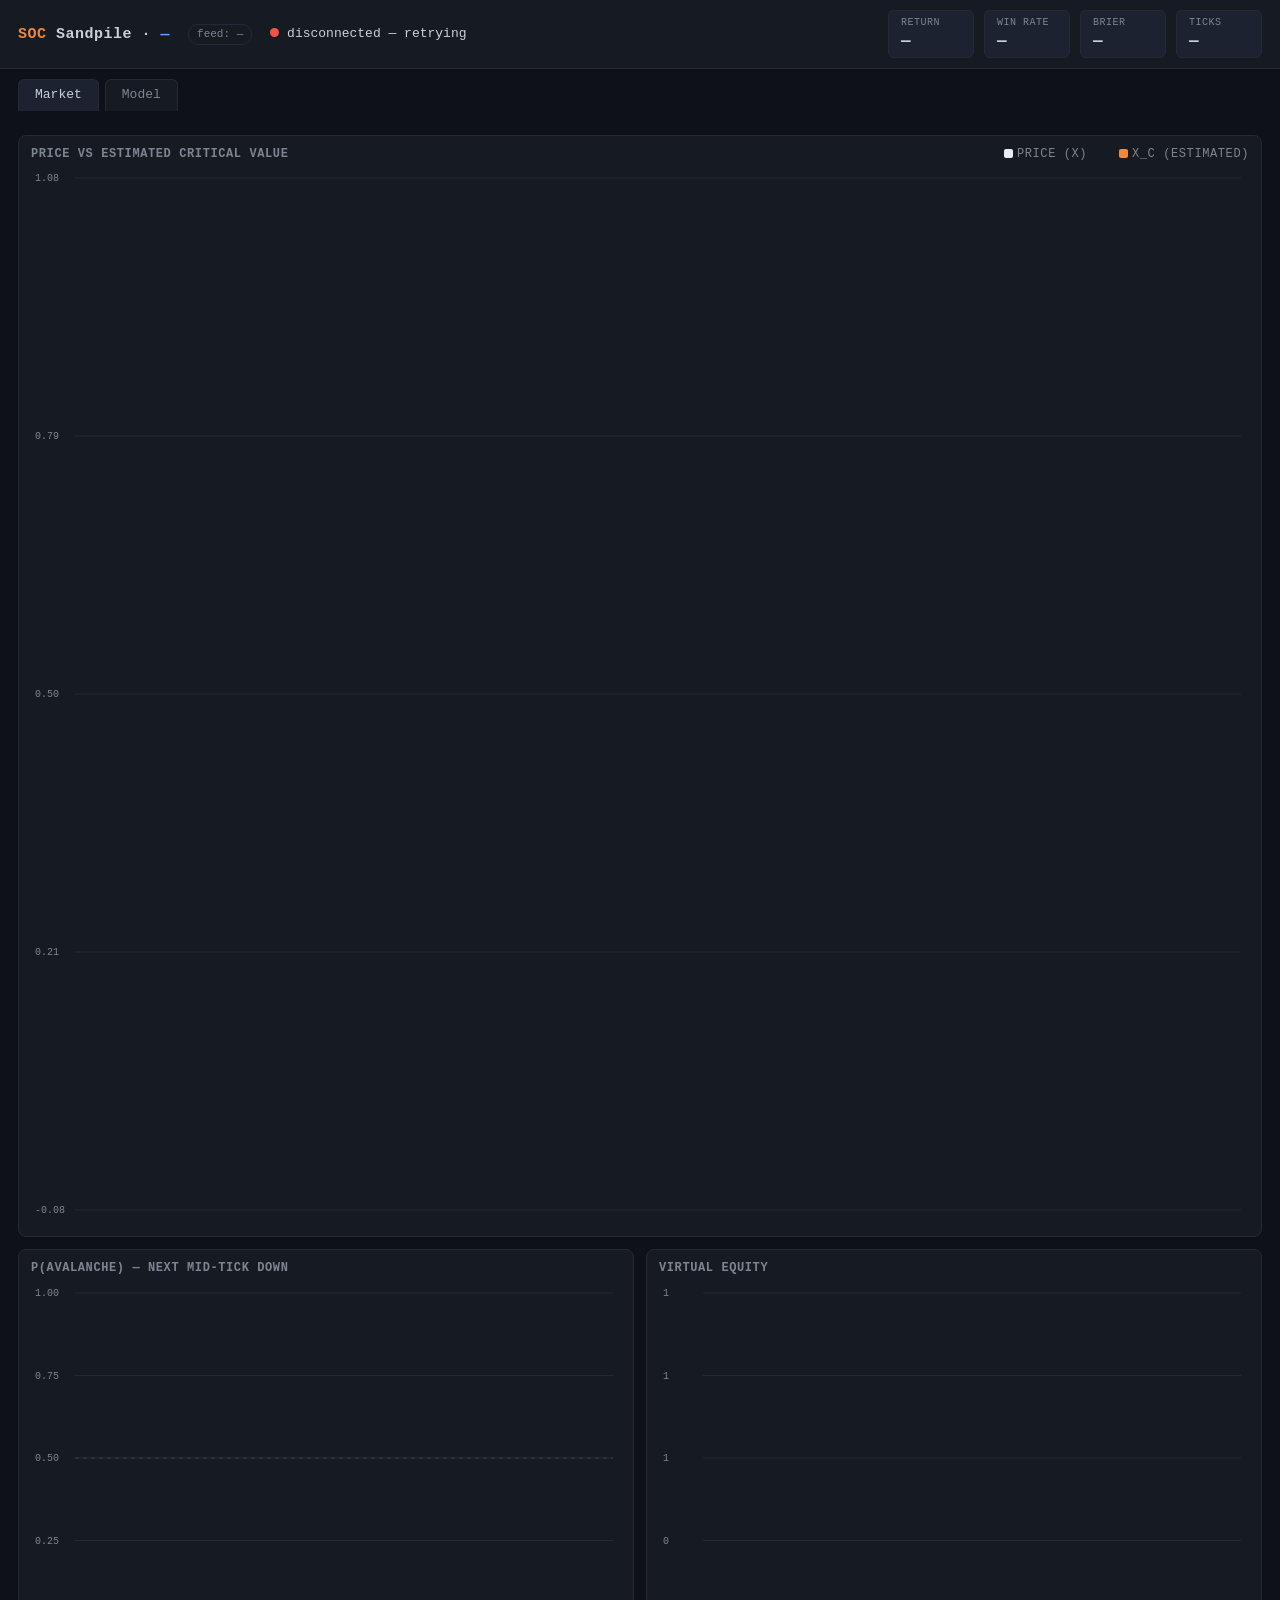
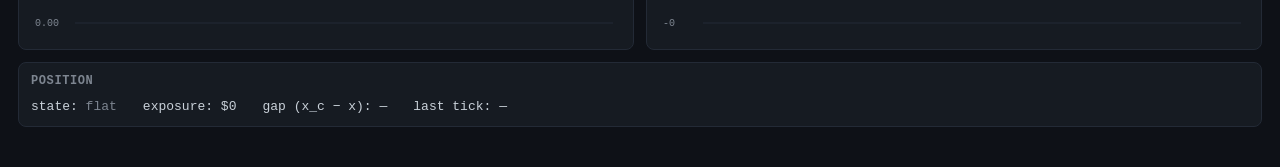
==== web/index.html @ dcdd3986 "First Commit" ====
<!doctype html>
<html lang="en">
<head>
<meta charset="utf-8" />
<meta name="viewport" content="width=device-width, initial-scale=1" />
<title>SOC Sandpile — Live</title>
<link rel="stylesheet" href="style.css" />
</head>
<body>
<header>
  <h1><span class="soc">SOC</span> Sandpile&nbsp;·&nbsp;<span class="sym" id="symbol">—</span></h1>
  <span class="feedtag" id="feedtag">feed: —</span>
  <span><span class="dot" id="conn"></span> <span id="connText" class="muted">connecting…</span></span>
  <span class="spacer"></span>
  <div class="chips">
    <div class="chip"><div class="k">Return</div><div class="v" id="cReturn">—</div></div>
    <div class="chip"><div class="k">Win rate</div><div class="v" id="cWin">—</div></div>
    <div class="chip"><div class="k">Brier</div><div class="v" id="cBrier">—</div></div>
    <div class="chip"><div class="k">Ticks</div><div class="v" id="cN">—</div></div>
  </div>
</header>

<div class="tabs">
  <div class="tab active" data-tab="market">Market</div>
  <div class="tab" data-tab="model">Model</div>
</div>
<div class="note" id="story"></div>

<main>
  <!-- MARKET VIEW -->
  <section class="view active" id="market">
    <div class="grid">
      <div class="panel wide">
        <h2>Price vs Estimated Critical Value
          <span class="legend"><span><span class="swatch" style="background:var(--price)"></span>price (x)</span>
          <span><span class="swatch" style="background:var(--xc)"></span>x_c (estimated)</span></span>
        </h2>
        <canvas id="chPrice" height="260"></canvas>
      </div>
      <div class="panel">
        <h2>P(avalanche) — next mid-tick down</h2>
        <canvas id="chProb" height="180"></canvas>
      </div>
      <div class="panel">
        <h2>Virtual Equity</h2>
        <canvas id="chEquity" height="180"></canvas>
      </div>
      <div class="panel wide">
        <h2>Position</h2>
        <div style="display:flex; gap:26px; align-items:baseline">
          <div>state: <span id="posState" class="flat">flat</span></div>
          <div>exposure: <span id="posExp">$0</span></div>
          <div>gap (x_c − x): <span id="posGap">—</span></div>
          <div>last tick: <span id="lastY">—</span></div>
        </div>
      </div>
    </div>
  </section>

  <!-- MODEL VIEW -->
  <section class="view" id="model">
    <div class="grid">
      <div class="panel wide">
        <h2>Convergence variables (should stabilise)
          <span class="legend">
          <span><span class="swatch" style="background:#58a6ff"></span>α</span>
          <span><span class="swatch" style="background:#3fb950"></span>β</span>
          <span><span class="swatch" style="background:#d29922"></span>γ_v</span>
          <span><span class="swatch" style="background:#f85149"></span>γ_a</span></span>
        </h2>
        <canvas id="chParams" height="220"></canvas>
      </div>
      <div class="panel">
        <h2>Calibration (predicted vs realised)</h2>
        <canvas id="chCalib" height="240"></canvas>
        <div class="note" style="padding:4px 0 0">On the diagonal = well-calibrated. No ground truth needed — our primary health metric on real data.</div>
      </div>
      <div class="panel">
        <h2>Rolling loss / Brier (EWMA)
          <span class="legend"><span><span class="swatch" style="background:#f0883e"></span>logloss</span>
          <span><span class="swatch" style="background:#58a6ff"></span>brier</span></span>
        </h2>
        <canvas id="chLoss" height="240"></canvas>
      </div>
      <div class="panel wide">
        <div style="display:flex; gap:30px; flex-wrap:wrap">
          <div>win rate (cum / roll): <b id="mWin">—</b></div>
          <div>base down rate: <b id="mBase">—</b></div>
          <div>logloss: <b id="mLoss">—</b></div>
          <div>brier: <b id="mBrier">—</b></div>
          <div>α: <b id="mA">—</b></div>
          <div>β: <b id="mB">—</b></div>
          <div>γ_v: <b id="mGv">—</b></div>
          <div>γ_a: <b id="mGa">—</b></div>
        </div>
      </div>
    </div>
  </section>
</main>

<script src="app.js"></script>
</body>
</html>
---- web/style.css ----
:root {
  --bg: #0e1117;
  --panel: #161b22;
  --panel2: #1c2230;
  --grid: #232a36;
  --txt: #c9d1d9;
  --muted: #7d8590;
  --accent: #58a6ff;
  --xc: #f0883e;
  --price: #e6edf3;
  --green: #3fb950;
  --red: #f85149;
  --yellow: #d29922;
}
* { box-sizing: border-box; }
body {
  margin: 0;
  background: var(--bg);
  color: var(--txt);
  font: 13px/1.4 ui-monospace, "SF Mono", Menlo, Consolas, monospace;
}
header {
  display: flex; align-items: center; gap: 18px;
  padding: 10px 18px; background: var(--panel);
  border-bottom: 1px solid var(--grid); position: sticky; top: 0; z-index: 10;
}
header h1 { font-size: 15px; margin: 0; letter-spacing: .5px; }
header h1 .soc { color: var(--xc); }
.sym { color: var(--accent); font-weight: bold; }
.feedtag { color: var(--muted); font-size: 11px; padding: 2px 8px; border: 1px solid var(--grid); border-radius: 10px; }
.dot { width: 9px; height: 9px; border-radius: 50%; background: var(--red); display: inline-block; }
.dot.on { background: var(--green); box-shadow: 0 0 6px var(--green); }
.spacer { flex: 1; }

.chips { display: flex; gap: 10px; }
.chip { background: var(--panel2); border: 1px solid var(--grid); border-radius: 6px; padding: 5px 12px; min-width: 86px; }
.chip .k { color: var(--muted); font-size: 10px; text-transform: uppercase; letter-spacing: .5px; }
.chip .v { font-size: 16px; font-weight: bold; }

.tabs { display: flex; gap: 6px; padding: 10px 18px 0; }
.tab { padding: 6px 16px; background: var(--panel); border: 1px solid var(--grid); border-bottom: none;
  border-radius: 6px 6px 0 0; cursor: pointer; color: var(--muted); }
.tab.active { color: var(--txt); background: var(--panel2); }

main { padding: 12px 18px 40px; }
.view { display: none; }
.view.active { display: block; }
.grid { display: grid; gap: 12px; grid-template-columns: 1fr 1fr; }
.panel { background: var(--panel); border: 1px solid var(--grid); border-radius: 8px; padding: 10px 12px; }
.panel.wide { grid-column: 1 / -1; }
.panel h2 { font-size: 12px; margin: 0 0 8px; color: var(--muted); text-transform: uppercase; letter-spacing: .6px;
  display: flex; justify-content: space-between; }
.panel h2 .legend span { margin-left: 12px; font-weight: normal; }
canvas { width: 100%; display: block; }
.pos { color: var(--green); } .neg { color: var(--red); } .flat { color: var(--muted); }
.note { color: var(--muted); font-size: 11px; padding: 6px 18px; }
.swatch { display:inline-block; width:9px; height:9px; border-radius:2px; vertical-align:middle; margin-right:4px;}
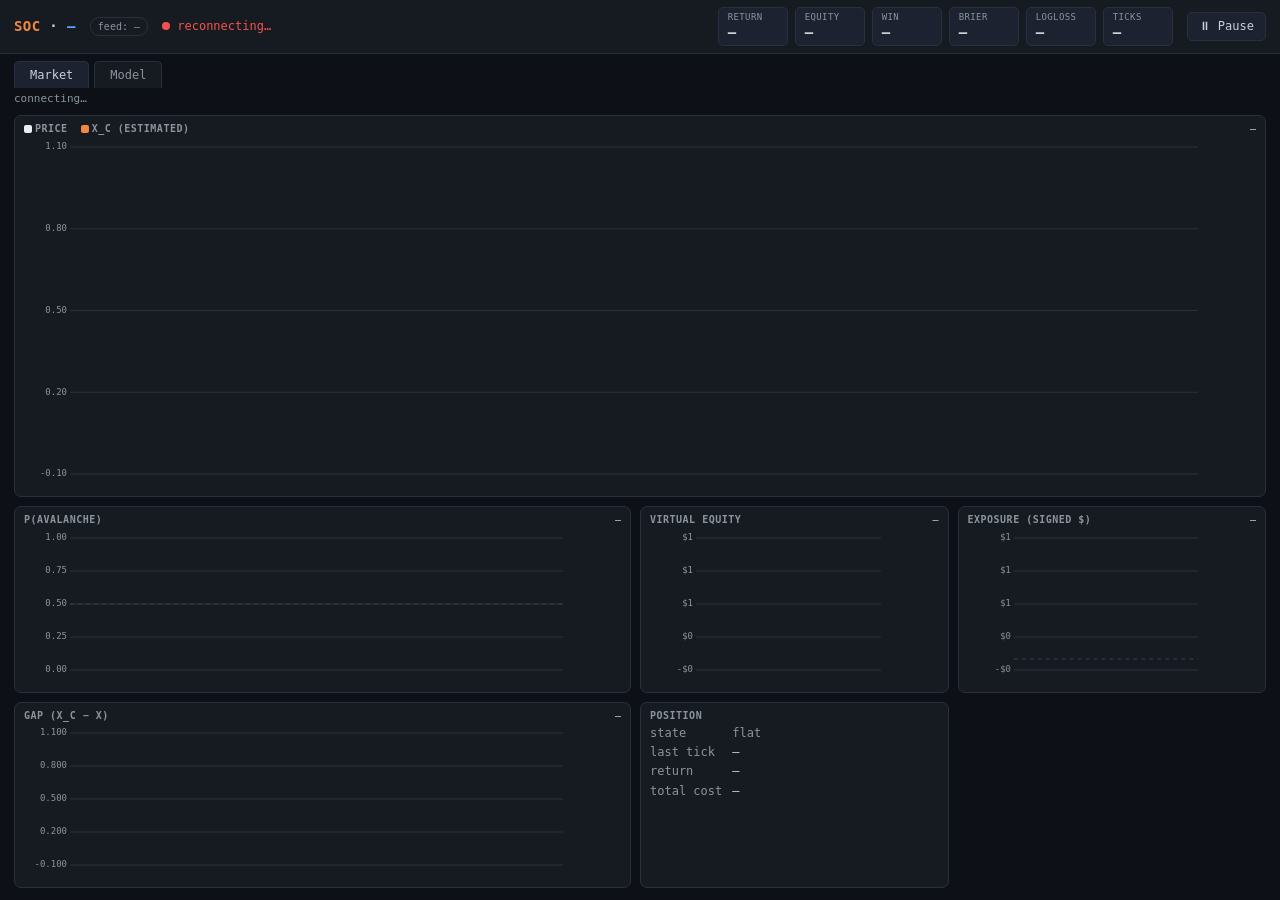
==== commit 3a6f28fe: "Second Commit: Fixed websocket issues, Fixed UI, Cleaned AAPL from tick jitter, and ran the strat ->" ====
--- a/web/index.html
+++ b/web/index.html
@@ -8,96 +8,78 @@
 </head>
 <body>
 <header>
-  <h1><span class="soc">SOC</span> Sandpile&nbsp;·&nbsp;<span class="sym" id="symbol">—</span></h1>
+  <h1><span class="soc">SOC</span> · <span id="symbol">—</span></h1>
   <span class="feedtag" id="feedtag">feed: —</span>
-  <span><span class="dot" id="conn"></span> <span id="connText" class="muted">connecting…</span></span>
+  <span class="conn"><span class="dot" id="conn"></span> <span id="connText">connecting…</span></span>
   <span class="spacer"></span>
   <div class="chips">
     <div class="chip"><div class="k">Return</div><div class="v" id="cReturn">—</div></div>
-    <div class="chip"><div class="k">Win rate</div><div class="v" id="cWin">—</div></div>
+    <div class="chip"><div class="k">Equity</div><div class="v" id="cEquity">—</div></div>
+    <div class="chip"><div class="k">Win</div><div class="v" id="cWin">—</div></div>
     <div class="chip"><div class="k">Brier</div><div class="v" id="cBrier">—</div></div>
+    <div class="chip"><div class="k">LogLoss</div><div class="v" id="cLoss">—</div></div>
     <div class="chip"><div class="k">Ticks</div><div class="v" id="cN">—</div></div>
   </div>
+  <button class="btn" id="pauseBtn">⏸ Pause</button>
 </header>
 
 <div class="tabs">
   <div class="tab active" data-tab="market">Market</div>
   <div class="tab" data-tab="model">Model</div>
 </div>
-<div class="note" id="story"></div>
+<div class="note" id="story">connecting…</div>
 
 <main>
-  <!-- MARKET VIEW -->
+  <!-- MARKET -->
   <section class="view active" id="market">
-    <div class="grid">
-      <div class="panel wide">
-        <h2>Price vs Estimated Critical Value
-          <span class="legend"><span><span class="swatch" style="background:var(--price)"></span>price (x)</span>
-          <span><span class="swatch" style="background:var(--xc)"></span>x_c (estimated)</span></span>
-        </h2>
-        <canvas id="chPrice" height="260"></canvas>
-      </div>
-      <div class="panel">
-        <h2>P(avalanche) — next mid-tick down</h2>
-        <canvas id="chProb" height="180"></canvas>
-      </div>
-      <div class="panel">
-        <h2>Virtual Equity</h2>
-        <canvas id="chEquity" height="180"></canvas>
-      </div>
-      <div class="panel wide">
-        <h2>Position</h2>
-        <div style="display:flex; gap:26px; align-items:baseline">
-          <div>state: <span id="posState" class="flat">flat</span></div>
-          <div>exposure: <span id="posExp">$0</span></div>
-          <div>gap (x_c − x): <span id="posGap">—</span></div>
-          <div>last tick: <span id="lastY">—</span></div>
-        </div>
+    <div class="panel span3" style="grid-row: span 2;">
+      <h2><span><span class="swatch" style="background:var(--price)"></span>price
+        &nbsp;<span class="swatch" style="background:var(--xc)"></span>x_c (estimated)</span>
+        <span class="cur" id="curPrice">—</span></h2>
+      <canvas id="chPrice"></canvas>
+    </div>
+    <div class="panel"><h2><span>P(avalanche)</span><span class="cur" id="curP">—</span></h2><canvas id="chProb"></canvas></div>
+    <div class="panel"><h2><span>Virtual equity</span><span class="cur" id="curEq">—</span></h2><canvas id="chEquity"></canvas></div>
+    <div class="panel"><h2><span>Exposure (signed $)</span><span class="cur" id="curExp">—</span></h2><canvas id="chExposure"></canvas></div>
+    <div class="panel"><h2><span>Gap (x_c − x)</span><span class="cur" id="curGap">—</span></h2><canvas id="chGap"></canvas></div>
+    <div class="panel">
+      <h2>Position</h2>
+      <div class="readout">
+        <span class="lk">state</span><span id="posState" class="flat">flat</span>
+        <span class="lk">last tick</span><span id="lastY">—</span>
+        <span class="lk">return</span><span id="rdReturn">—</span>
+        <span class="lk">total cost</span><span id="rdCost">—</span>
       </div>
     </div>
   </section>
 
-  <!-- MODEL VIEW -->
+  <!-- MODEL -->
   <section class="view" id="model">
-    <div class="grid">
-      <div class="panel wide">
-        <h2>Convergence variables (should stabilise)
-          <span class="legend">
-          <span><span class="swatch" style="background:#58a6ff"></span>α</span>
-          <span><span class="swatch" style="background:#3fb950"></span>β</span>
-          <span><span class="swatch" style="background:#d29922"></span>γ_v</span>
-          <span><span class="swatch" style="background:#f85149"></span>γ_a</span></span>
-        </h2>
-        <canvas id="chParams" height="220"></canvas>
-      </div>
-      <div class="panel">
-        <h2>Calibration (predicted vs realised)</h2>
-        <canvas id="chCalib" height="240"></canvas>
-        <div class="note" style="padding:4px 0 0">On the diagonal = well-calibrated. No ground truth needed — our primary health metric on real data.</div>
-      </div>
-      <div class="panel">
-        <h2>Rolling loss / Brier (EWMA)
-          <span class="legend"><span><span class="swatch" style="background:#f0883e"></span>logloss</span>
-          <span><span class="swatch" style="background:#58a6ff"></span>brier</span></span>
-        </h2>
-        <canvas id="chLoss" height="240"></canvas>
-      </div>
-      <div class="panel wide">
-        <div style="display:flex; gap:30px; flex-wrap:wrap">
-          <div>win rate (cum / roll): <b id="mWin">—</b></div>
-          <div>base down rate: <b id="mBase">—</b></div>
-          <div>logloss: <b id="mLoss">—</b></div>
-          <div>brier: <b id="mBrier">—</b></div>
-          <div>α: <b id="mA">—</b></div>
-          <div>β: <b id="mB">—</b></div>
-          <div>γ_v: <b id="mGv">—</b></div>
-          <div>γ_a: <b id="mGa">—</b></div>
-        </div>
+    <div class="panel span2"><h2>
+      <span><span class="swatch" style="background:var(--accent)"></span>α
+        <span class="swatch" style="background:var(--green)"></span>β
+        <span class="swatch" style="background:var(--yellow)"></span>γ_v
+        <span class="swatch" style="background:var(--red)"></span>γ_a &nbsp;— convergence vars</span>
+      <span class="cur" id="curParams">—</span></h2><canvas id="chParams"></canvas></div>
+    <div class="panel"><h2><span><span class="swatch" style="background:var(--xc)"></span>logloss
+      <span class="swatch" style="background:var(--accent)"></span>brier (EWMA)</span><span class="cur" id="curLoss">—</span></h2><canvas id="chLoss"></canvas></div>
+
+    <div class="panel" style="grid-row: span 2;"><h2><span>Calibration</span><span class="cur" id="curCal">diag = good</span></h2><canvas id="chCalib"></canvas></div>
+    <div class="panel span2"><h2><span><span class="swatch" style="background:var(--purple)"></span>win rate (EWMA)</span><span class="cur" id="curWin">—</span></h2><canvas id="chWin"></canvas></div>
+    <div class="panel span2">
+      <h2>Snapshot</h2>
+      <div class="readout">
+        <span class="lk">win cum / roll</span><span id="mWin">—</span>
+        <span class="lk">base down rate</span><span id="mBase">—</span>
+        <span class="lk">logloss / brier</span><span id="mLB">—</span>
+        <span class="lk">α / β</span><span id="mAB">—</span>
+        <span class="lk">γ_v / γ_a</span><span id="mG">—</span>
       </div>
     </div>
   </section>
 </main>
 
+<div class="tip" id="tip"></div>
 <script src="app.js"></script>
 </body>
 </html>
--- a/web/style.css
+++ b/web/style.css
@@ -1,57 +1,65 @@
 :root {
-  --bg: #0e1117;
-  --panel: #161b22;
-  --panel2: #1c2230;
-  --grid: #232a36;
-  --txt: #c9d1d9;
-  --muted: #7d8590;
-  --accent: #58a6ff;
-  --xc: #f0883e;
-  --price: #e6edf3;
-  --green: #3fb950;
-  --red: #f85149;
-  --yellow: #d29922;
+  --bg: #0d1117; --panel: #161b22; --panel2: #1c2230; --grid: #283040;
+  --txt: #c9d1d9; --muted: #8b949e; --accent: #58a6ff;
+  --xc: #f0883e; --price: #e6edf3; --green: #3fb950; --red: #f85149; --yellow: #d29922; --purple:#bc8cff;
 }
 * { box-sizing: border-box; }
+html, body { height: 100%; }
 body {
-  margin: 0;
-  background: var(--bg);
-  color: var(--txt);
-  font: 13px/1.4 ui-monospace, "SF Mono", Menlo, Consolas, monospace;
+  margin: 0; background: var(--bg); color: var(--txt);
+  font: 12px/1.35 ui-monospace, "SF Mono", Menlo, Consolas, monospace;
+  display: flex; flex-direction: column; overflow: hidden;
 }
-header {
-  display: flex; align-items: center; gap: 18px;
-  padding: 10px 18px; background: var(--panel);
-  border-bottom: 1px solid var(--grid); position: sticky; top: 0; z-index: 10;
-}
-header h1 { font-size: 15px; margin: 0; letter-spacing: .5px; }
+
+/* header */
+header { display: flex; align-items: center; gap: 14px; padding: 7px 14px;
+  background: var(--panel); border-bottom: 1px solid var(--grid); flex: 0 0 auto; }
+header h1 { font-size: 14px; margin: 0; letter-spacing: .4px; white-space: nowrap; }
 header h1 .soc { color: var(--xc); }
-.sym { color: var(--accent); font-weight: bold; }
-.feedtag { color: var(--muted); font-size: 11px; padding: 2px 8px; border: 1px solid var(--grid); border-radius: 10px; }
-.dot { width: 9px; height: 9px; border-radius: 50%; background: var(--red); display: inline-block; }
+#symbol { color: var(--accent); font-weight: bold; }
+.feedtag { color: var(--muted); font-size: 10px; padding: 2px 7px; border: 1px solid var(--grid); border-radius: 9px; white-space: nowrap; }
+.conn { white-space: nowrap; color: var(--muted); }
+.dot { width: 8px; height: 8px; border-radius: 50%; background: var(--red); display: inline-block; }
 .dot.on { background: var(--green); box-shadow: 0 0 6px var(--green); }
 .spacer { flex: 1; }
+.chips { display: flex; gap: 7px; }
+.chip { background: var(--panel2); border: 1px solid var(--grid); border-radius: 5px; padding: 3px 9px; min-width: 70px; }
+.chip .k { color: var(--muted); font-size: 9px; text-transform: uppercase; letter-spacing: .4px; }
+.chip .v { font-size: 14px; font-weight: bold; }
+.btn { background: var(--panel2); color: var(--txt); border: 1px solid var(--grid);
+  border-radius: 5px; padding: 5px 11px; cursor: pointer; font: inherit; white-space: nowrap; }
+.btn:hover { border-color: var(--accent); }
+.btn.paused { color: var(--yellow); border-color: var(--yellow); }
 
-.chips { display: flex; gap: 10px; }
-.chip { background: var(--panel2); border: 1px solid var(--grid); border-radius: 6px; padding: 5px 12px; min-width: 86px; }
-.chip .k { color: var(--muted); font-size: 10px; text-transform: uppercase; letter-spacing: .5px; }
-.chip .v { font-size: 16px; font-weight: bold; }
+/* tabs */
+.tabs { display: flex; gap: 5px; padding: 7px 14px 0; flex: 0 0 auto; }
+.tab { padding: 5px 15px; background: var(--panel); border: 1px solid var(--grid); border-bottom: none;
+  border-radius: 5px 5px 0 0; cursor: pointer; color: var(--muted); font-size: 12px; }
+.tab.active { color: var(--txt); background: var(--panel2); }
+.note { color: var(--muted); font-size: 11px; padding: 4px 14px; flex: 0 0 auto; }
 
-.tabs { display: flex; gap: 6px; padding: 10px 18px 0; }
-.tab { padding: 6px 16px; background: var(--panel); border: 1px solid var(--grid); border-bottom: none;
-  border-radius: 6px 6px 0 0; cursor: pointer; color: var(--muted); }
-.tab.active { color: var(--txt); background: var(--panel2); }
+/* main grid */
+main { padding: 4px 14px 12px; flex: 1 1 auto; overflow: hidden; }
+.view { display: none; height: 100%; grid-template-columns: 2fr 1fr 1fr; grid-auto-rows: minmax(0,1fr); gap: 9px; }
+.view.active { display: grid; }
+.panel { background: var(--panel); border: 1px solid var(--grid); border-radius: 7px;
+  padding: 6px 9px 4px; display: flex; flex-direction: column; min-height: 0; min-width: 0; }
+.panel h2 { font-size: 10px; margin: 0 0 3px; color: var(--muted); text-transform: uppercase;
+  letter-spacing: .5px; display: flex; justify-content: space-between; align-items: baseline; gap: 8px; flex: 0 0 auto; }
+.panel h2 .cur { color: var(--txt); font-weight: normal; text-transform: none; letter-spacing: 0; }
+.panel canvas { flex: 1 1 auto; width: 100%; min-height: 0; display: block; }
+.span2 { grid-column: span 2; }
+.span3 { grid-column: span 3; }
+.swatch { display:inline-block; width:8px; height:8px; border-radius:2px; vertical-align:middle; margin-right:3px;}
 
-main { padding: 12px 18px 40px; }
-.view { display: none; }
-.view.active { display: block; }
-.grid { display: grid; gap: 12px; grid-template-columns: 1fr 1fr; }
-.panel { background: var(--panel); border: 1px solid var(--grid); border-radius: 8px; padding: 10px 12px; }
-.panel.wide { grid-column: 1 / -1; }
-.panel h2 { font-size: 12px; margin: 0 0 8px; color: var(--muted); text-transform: uppercase; letter-spacing: .6px;
-  display: flex; justify-content: space-between; }
-.panel h2 .legend span { margin-left: 12px; font-weight: normal; }
-canvas { width: 100%; display: block; }
+/* readout panel */
+.readout { display: grid; grid-template-columns: auto 1fr; gap: 3px 10px; align-content: start; font-size: 12px; }
+.readout .lk { color: var(--muted); }
 .pos { color: var(--green); } .neg { color: var(--red); } .flat { color: var(--muted); }
-.note { color: var(--muted); font-size: 11px; padding: 6px 18px; }
-.swatch { display:inline-block; width:9px; height:9px; border-radius:2px; vertical-align:middle; margin-right:4px;}
+
+/* tooltip */
+.tip { position: fixed; pointer-events: none; z-index: 50; background: #0b0e14ee; border: 1px solid var(--grid);
+  border-radius: 5px; padding: 5px 8px; font-size: 11px; color: var(--txt); display: none; white-space: nowrap;
+  box-shadow: 0 4px 14px #000a; }
+.tip .tt { color: var(--muted); margin-bottom: 2px; }
+.tip .row { display: flex; justify-content: space-between; gap: 12px; }
